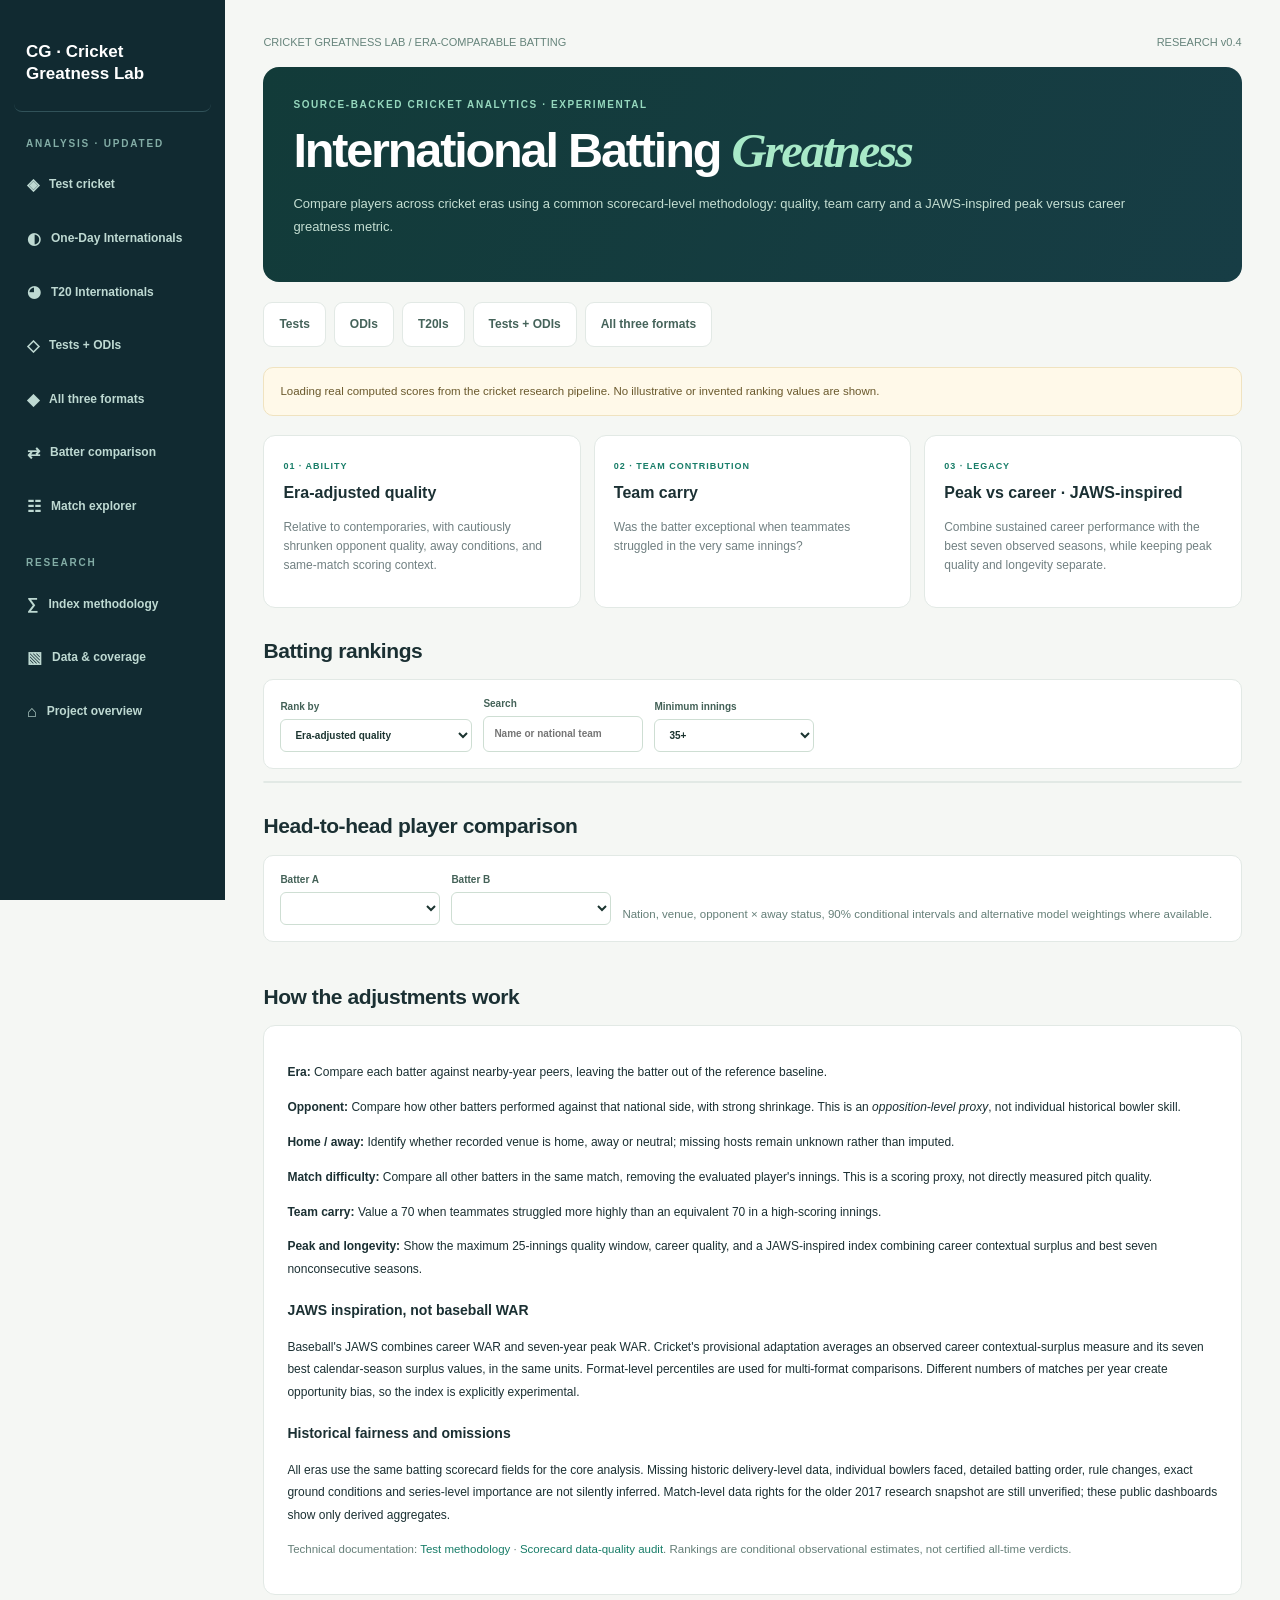
==== site/format-greatness.html @ 44847f1e "Create live multi-format cricket greatness dashboard with JAWS peak career methods and all v1 sectio" ====
<!doctype html>
<html lang="en"><head><meta charset="UTF-8"><meta name="viewport" content="width=device-width,initial-scale=1">
<title>Batter Greatness · Cricket Greatness Lab</title>
<meta name="description" content="Independent historically comparable cricket batting rankings: Test, ODI, T20I, Test + ODI and all three formats, using era-relative quality, teammate carry and JAWS-inspired greatness.">
<link rel="stylesheet" href="assets/styles.css">
<style>
.g-layout{min-height:100vh;display:grid;grid-template-columns:225px minmax(0,1fr)}
.g-side{background:#112a31;color:#e9f6ef;padding:28px 14px;position:sticky;top:0;height:100vh;overflow-y:auto}
.g-side a{display:flex;align-items:center;margin:4px 0;padding:12px 13px;border-radius:8px;font-weight:700;font-size:12px;color:#bed9d2}
.g-side a:hover,.g-side a.selected{background:#286754;color:white;text-decoration:none}
.g-side a span{margin-right:10px;font-size:16px}
.g-side .brand{color:white;font-weight:900;font-size:17px;line-height:1.3;display:block;padding:9px 12px 26px;border-bottom:1px solid #315259}
.g-side .nav-head{font-size:10px;letter-spacing:.18em;color:#83ada6;margin:24px 12px 8px;font-weight:800}
.g-main{min-width:0;padding:34px clamp(14px,3vw,45px) 90px;max-width:1440px;width:100%;margin:0 auto}
.g-hero{background:linear-gradient(115deg,#123b39,#173d45);padding:30px;border-radius:16px;color:white}
.g-hero h1{font-size:clamp(30px,3.8vw,49px);letter-spacing:-.045em;margin:10px 0 9px;line-height:1.14}
.g-hero h1 em{font-family:Georgia,serif;color:#a8e9c8}
.g-hero p{color:#c4ded2;max-width:850px;font-size:13px;line-height:1.8}
.g-eyebrow{font-size:10px;color:#96d8be;font-weight:800;letter-spacing:.16em}
.g-tabbar{display:flex;flex-wrap:wrap;gap:8px;margin:20px 0}
.g-tabbar a{display:block;padding:12px 15px;background:white;border-radius:9px;border:1px solid var(--line);font-size:12px;font-weight:800;color:#45635a}
.g-tabbar a.active{background:#186853;color:white}
.g-three{display:grid;grid-template-columns:repeat(3,minmax(0,1fr));gap:13px;margin:19px 0}
.g-panel{background:white;border:1px solid var(--line);border-radius:12px;padding:19px;min-width:0}
.g-panel h3{font-size:16px;margin:5px 0}.g-panel p{font-size:12px;color:var(--muted)}
.g-section{margin:26px 0}.g-section h2{font-size:21px;letter-spacing:-.02em;margin-bottom:12px}
.g-controls{display:flex;gap:11px;flex-wrap:wrap;align-items:end;padding:16px;background:white;border:1px solid var(--line);border-radius:10px}
.g-controls label{display:flex;flex-direction:column;gap:4px;font-size:10px;font-weight:800;color:#436157}
.g-controls select,.g-controls input{border:1px solid #ceded3;background:white;border-radius:6px;padding:9px 10px;min-width:160px;color:#1b3430}
.g-table{overflow:auto;border:1px solid var(--line);border-radius:10px;background:white;margin-top:12px}
.g-table table{width:100%;border-collapse:collapse;min-width:820px}
.g-table th,.g-table td{padding:11px 12px;border-bottom:1px solid var(--line);font-size:11.5px;text-align:right;white-space:nowrap}
.g-table th{background:#eff6f2;color:#52786b;font-size:10px}
.g-table th:nth-child(2),.g-table td:nth-child(2){text-align:left}
.g-table tbody tr{cursor:pointer}.g-table tbody tr:hover{background:#eff9f2}
.g-top{color:#148269;font-weight:900}
.g-compare{display:grid;grid-template-columns:repeat(2,minmax(0,1fr));gap:14px;margin-top:12px}
.g-profile{background:white;border:1px solid var(--line);border-radius:11px;padding:18px;min-width:0}
.g-profile h3{font-size:20px;margin:6px 0}
.g-metrics{display:grid;grid-template-columns:repeat(3,minmax(0,1fr));gap:7px;margin:15px 0}
.g-metrics div{background:#f1f7f3;padding:10px;border-radius:7px;font-size:10px;color:#618074}
.g-metrics b{display:block;color:#156e57;font-size:18px}
.g-note{font-size:11.5px;color:#657f78;line-height:1.8}
.g-warn{background:#fff9e9;border:1px solid #f0e3c0;border-radius:10px;padding:13px 16px;color:#6a592d;font-size:11.5px;line-height:1.8}
.g-mini{width:100%;border-collapse:collapse}
.g-mini th,.g-mini td{padding:7px 6px;font-size:10.5px;border-bottom:1px solid #e8efea;text-align:left}
.g-mini th:last-child,.g-mini td:last-child{text-align:right}
.g-method{background:white;border:1px solid var(--line);border-radius:12px;padding:23px;font-size:12px;line-height:1.9}
.g-method h3{font-size:14px;margin:16px 0 4px}
.g-method code{background:#f0f5f1;border-radius:4px;padding:2px 4px}
.g-cardrow{display:grid;grid-template-columns:repeat(3,minmax(0,1fr));gap:13px}
.g-breadcrumbs{display:flex;align-items:center;justify-content:space-between;gap:10px;margin-bottom:15px;font-size:11px;color:#66847b}
@media(max-width:900px){.g-layout{display:block}.g-side{position:static;width:auto;height:auto;padding:10px}.g-side .brand{padding:6px 12px}.g-side .nav-head{margin:12px}.g-side a{display:inline-flex;margin:1px 2px;padding:7px 10px}.g-main{padding:20px 15px}.g-three,.g-cardrow{grid-template-columns:1fr}.g-compare{grid-template-columns:1fr}}
</style></head>
<body>
<div class="g-layout">
<aside class="g-side">
<a class="brand" href="./">CG · Cricket Greatness Lab</a>
<div class="nav-head">ANALYSIS · UPDATED</div>
<a id="side-test" href="format-greatness.html?format=test"><span>◈</span> Test cricket</a>
<a id="side-odi" href="format-greatness.html?format=odi"><span>◐</span> One-Day Internationals</a>
<a id="side-t20i" href="format-greatness.html?format=t20i"><span>◕</span> T20 Internationals</a>
<a id="side-test_odi" href="format-greatness.html?format=test_odi"><span>◇</span> Tests + ODIs</a>
<a id="side-all_three" href="format-greatness.html?format=all_three"><span>◆</span> All three formats</a>
<a href="#comparison"><span>⇄</span> Batter comparison</a>
<a href="./#matches"><span>☷</span> Match explorer</a>
<div class="nav-head">RESEARCH</div>
<a href="#methodology"><span>∑</span> Index methodology</a>
<a href="https://github.com/randomquestions-projects/cricket-greatness-index/blob/main/warehouse/SCORECARD_STATUS.md"><span>▧</span> Data & coverage</a>
<a href="./"><span>⌂</span> Project overview</a>
</aside>
<div class="g-main">
<div class="g-breadcrumbs"><span>CRICKET GREATNESS LAB / ERA-COMPARABLE BATTING</span><span>RESEARCH v0.4</span></div>
<header class="g-hero">
<div class="g-eyebrow">SOURCE-BACKED CRICKET ANALYTICS · EXPERIMENTAL</div>
<h1 id="g-title">International Batting <em>Greatness</em></h1>
<p id="g-subtitle">Compare players across cricket eras using a common scorecard-level methodology: quality, team carry and a JAWS-inspired peak versus career greatness metric.</p>
</header>
<nav class="g-tabbar" aria-label="Cricket greatness format">
<a data-tab="test" href="?format=test">Tests</a>
<a data-tab="odi" href="?format=odi">ODIs</a>
<a data-tab="t20i" href="?format=t20i">T20Is</a>
<a data-tab="test_odi" href="?format=test_odi">Tests + ODIs</a>
<a data-tab="all_three" href="?format=all_three">All three formats</a>
</nav>
<div class="g-warn" id="g-status">Loading real computed scores from the cricket research pipeline. No illustrative or invented ranking values are shown.</div>
<section class="g-three" aria-label="Three analytical dimensions">
<div class="g-panel"><span class="k-label">01 · ABILITY</span><h3>Era-adjusted quality</h3><p>Relative to contemporaries, with cautiously shrunken opponent quality, away conditions, and same-match scoring context.</p></div>
<div class="g-panel"><span class="k-label">02 · TEAM CONTRIBUTION</span><h3>Team carry</h3><p>Was the batter exceptional when teammates struggled in the very same innings?</p></div>
<div class="g-panel"><span class="k-label">03 · LEGACY</span><h3>Peak vs career · JAWS-inspired</h3><p>Combine sustained career performance with the best seven observed seasons, while keeping peak quality and longevity separate.</p></div>
</section>
<section class="g-section" id="rankings"><h2 id="g-rank-title">Batting rankings</h2>
<div class="g-controls">
<label>Rank by<select id="g-metric"><option value="quality">Era-adjusted quality</option><option value="teamCarry">Team carry</option><option value="careerGreatness">Career greatness</option><option value="peakQuality">Peak · 25 innings</option><option value="jawsPercentile">JAWS-inspired index percentile</option><option value="jawsStyleValue">JAWS-style raw value</option></select></label>
<label>Search<input id="g-search" placeholder="Name or national team"></label>
<label>Minimum innings<select id="g-min"><option value="25">25+</option><option value="35" selected>35+</option><option value="70">70+</option><option value="120">120+</option></select></label>
<span class="g-note" id="g-count"></span>
</div>
<div class="g-table" id="g-ranking"></div>
</section>
<section class="g-section" id="comparison"><h2>Head-to-head player comparison</h2>
<div class="g-controls"><label>Batter A<select id="g-a"></select></label><label>Batter B<select id="g-b"></select></label><span class="g-note">Nation, venue, opponent × away status, 90% conditional intervals and alternative model weightings where available.</span></div>
<div class="g-compare" id="g-profiles"></div>
</section>
<section class="g-section" id="methodology">
<h2>How the adjustments work</h2>
<div class="g-method">
<p><strong>Era:</strong> Compare each batter against nearby-year peers, leaving the batter out of the reference baseline.</p>
<p><strong>Opponent:</strong> Compare how other batters performed against that national side, with strong shrinkage. This is an <em>opposition-level proxy</em>, not individual historical bowler skill.</p>
<p><strong>Home / away:</strong> Identify whether recorded venue is home, away or neutral; missing hosts remain unknown rather than imputed.</p>
<p><strong>Match difficulty:</strong> Compare all other batters in the same match, removing the evaluated player's innings. This is a scoring proxy, not directly measured pitch quality.</p>
<p><strong>Team carry:</strong> Value a 70 when teammates struggled more highly than an equivalent 70 in a high-scoring innings.</p>
<p><strong>Peak and longevity:</strong> Show the maximum 25-innings quality window, career quality, and a JAWS-inspired index combining career contextual surplus and best seven nonconsecutive seasons.</p>
<h3>JAWS inspiration, not baseball WAR</h3>
<p>Baseball's JAWS combines career WAR and seven-year peak WAR. Cricket's provisional adaptation averages an observed career contextual-surplus measure and its seven best calendar-season surplus values, in the same units. Format-level percentiles are used for multi-format comparisons. Different numbers of matches per year create opportunity bias, so the index is explicitly experimental.</p>
<h3>Historical fairness and omissions</h3>
<p>All eras use the same batting scorecard fields for the core analysis. Missing historic delivery-level data, individual bowlers faced, detailed batting order, rule changes, exact ground conditions and series-level importance are not silently inferred. Match-level data rights for the older 2017 research snapshot are still unverified; these public dashboards show only derived aggregates.</p>
<p class="g-note">Technical documentation: <a href="https://github.com/randomquestions-projects/cricket-greatness-index/blob/main/docs/test-greatness-methodology.md">Test methodology</a> · <a href="https://github.com/randomquestions-projects/cricket-greatness-index/blob/main/warehouse/SCORECARD_STATUS.md">Scorecard data-quality audit</a>. Rankings are conditional observational estimates, not certified all-time verdicts.</p>
</div></section>
</div></div>
<script src="assets/format-greatness.js"></script>
</body></html>
---- site/assets/styles.css ----
:root{--bg:#f5f7f4;--white:#fff;--ink:#1b3033;--muted:#718082;--line:#e2e9e5;--teal:#187d68;--mint:#ddf2e8;--dark:#112a31}*{box-sizing:border-box}html{scroll-behavior:smooth}body{margin:0;background:var(--bg);color:var(--ink);font:13px/1.6 -apple-system,BlinkMacSystemFont,'Segoe UI',sans-serif}button,input,select{font:inherit}button{cursor:pointer}a{color:var(--teal);text-decoration:none}a:hover{text-decoration:underline}.layout{display:flex;min-height:100vh}.sidebar{position:sticky;top:0;width:230px;flex:0 0 230px;background:var(--dark);color:#e4f5ed;height:100vh;overflow:auto;padding:29px 16px 17px;display:flex;flex-direction:column}.identity{display:flex;gap:10px;align-items:center;padding:0 7px 24px;border-bottom:1px solid #36545a}.logo{font-weight:900;font-size:24px;letter-spacing:-3px;color:#224e45;background:#d8f0e5;padding:9px 11px;border-radius:10px}.logo span{color:#b89255}.identity strong{display:block;line-height:1.18;font-size:14px}.identity small{display:block;color:#88acaa;font-size:7px;letter-spacing:.11em;margin-top:5px}.sidebar-section{margin:24px 10px 8px;color:#789fa0;font-weight:800;letter-spacing:.18em;font-size:9px}.sidebar nav{display:grid;gap:4px}.sidebar nav button{background:transparent;color:#b7d0ce;text-align:left;border:0;border-radius:6px;padding:10px 11px;font-size:12px;font-weight:600}.sidebar nav button:hover,.sidebar nav button.active{background:#295249;color:white}.sidebar nav button span{display:inline-block;width:23px;color:#81b1a7;font-size:16px}.sidebar-foot{margin-top:auto;padding:16px 8px 0;border-top:1px solid #37535a;display:flex;flex-wrap:wrap;align-items:center;gap:6px;color:#a0babb;font-size:10px}.sidebar-foot a{width:100%;color:#8dd0b1}.live-dot{width:7px;height:7px;border-radius:100%;background:#dfb36b}.main-shell{min-width:0;flex:1}.topbar{height:67px;position:sticky;top:0;z-index:4;background:rgba(255,255,255,.96);border-bottom:1px solid var(--line);display:flex;align-items:center;justify-content:space-between;padding:0 38px;backdrop-filter:blur(8px)}.breadcrumbs{color:#849797;font-size:10px;letter-spacing:.16em;font-weight:800}.breadcrumbs span{color:#375757}.top-right{display:flex;align-items:center;gap:14px}.pill{background:#e6f5ed;color:#33765e;border-radius:30px;padding:5px 10px;font-size:9px;font-weight:800;letter-spacing:.07em}.avatar{background:#275248;color:#d4f1e3;border-radius:50%;padding:8px;font-size:10px;font-weight:800}.mobile-menu{display:none}main{max-width:1350px;margin:0 auto;padding:46px 44px 87px}.hero{margin-bottom:23px}.eyebrow{font-size:10px;font-weight:800;letter-spacing:.18em;color:var(--teal);margin-bottom:15px}.dash{color:#a2b9b0;margin:0 8px}.hero h1{max-width:920px;font-size:clamp(30px,3.4vw,47px);line-height:1.13;letter-spacing:-.052em;margin:0 0 15px;font-weight:800}.hero h1 em{font:italic 1.19em Georgia,serif;color:var(--teal)}.hero p{max-width:750px;color:var(--muted);font-size:13px;line-height:1.9;margin:0}.notice{padding:12px 15px;background:#fffcf1;border:1px solid #ece3c9;border-radius:8px;color:#6d633e;font-size:11.5px;margin-bottom:22px}.notice.ok{background:#edf8f2;border-color:#cbe8d8;color:#266c55}.stat-grid,.cards-three,.method-grid{display:grid;grid-template-columns:repeat(4,minmax(0,1fr));gap:13px;margin:18px 0}.cards-three,.method-grid{grid-template-columns:repeat(3,minmax(0,1fr))}.stat,.card,.method-card,.link-card,.call{background:white;border:1px solid var(--line);border-radius:10px;box-shadow:0 5px 24px #143c2d06}.stat{padding:18px}.stat .lab,.k-label{font-size:9px;letter-spacing:.11em;color:var(--teal);font-weight:800;text-transform:uppercase}.stat .lab{color:var(--muted);margin-bottom:13px}.stat .value{font-size:26px;font-weight:800;letter-spacing:-.04em}.stat .sub,.soft{color:var(--muted);font-size:10.5px}.section{margin-top:28px}.section-heading{display:flex;align-items:center;justify-content:space-between;gap:15px;margin-bottom:13px}.section h2{margin:0;font-size:17px;letter-spacing:-.03em}.section-heading .sub{font-size:10px;color:var(--muted)}.takeaway{display:grid;grid-template-columns:1.2fr 1fr;gap:22px;align-items:center;background:#163a3c;color:white;padding:24px;border-radius:10px}.takeaway small{color:#76d5ae;font-size:9px;letter-spacing:.14em;font-weight:800}.takeaway h2{font-size:27px;line-height:1.2;margin:8px 0 10px;letter-spacing:-.035em}.takeaway p{font-size:11.5px;color:#b4d0cc;line-height:1.8;margin:0}.takeaway .evidence{display:grid;gap:9px}.insight{background:#ffffff0a;border:1px solid #406361;border-radius:7px;padding:11px;font-size:11px;color:#c4d9d4}.insight strong{color:white}.cards-two,.compare-choices,.rules{display:grid;grid-template-columns:repeat(2,minmax(0,1fr));gap:14px}.card-pad,.method-card,.call{padding:18px}.link-card{padding:16px;text-align:left;display:flex;flex-direction:column;min-height:110px;justify-content:space-between}.link-card strong{font-size:14px}.link-card p,.method-card p{font-size:11px;color:var(--muted);margin:5px 0;line-height:1.8}.link-card .arrow{color:var(--teal);font-weight:800}.link-card:hover{border-color:#80c3a9}.method-card h3{font-size:13px;margin:9px 0}.toolbar{display:flex;flex-wrap:wrap;gap:9px;background:white;border:1px solid var(--line);border-radius:9px;padding:14px;margin-bottom:12px;align-items:flex-end}.field{display:flex;flex-direction:column;gap:4px;min-width:112px}.field.grow{flex:1;min-width:180px}.field label{font-size:9px;color:#7b9590;letter-spacing:.09em;font-weight:800;text-transform:uppercase}.field input,.field select,.versus select{border:1px solid #d7e5de;background:#fbfdfc;border-radius:6px;color:#20443f;height:36px;padding:0 9px;min-width:0;outline:none}.field input:focus,.field select:focus,.versus select:focus{border-color:var(--teal)}.toolbar .count{font-size:10px;color:var(--muted);align-self:center;margin-left:auto}.table-wrap{overflow:auto;background:#fff;border:1px solid var(--line);border-radius:9px}.rank-table{border-collapse:collapse;width:100%;min-width:730px;font-size:11.5px}.rank-table th{position:sticky;top:0;background:#f9fbfa;text-align:left;color:#6b8480;font-size:9px;text-transform:uppercase;letter-spacing:.05em;white-space:nowrap}.rank-table th,.rank-table td{padding:12px;border-bottom:1px solid #edf1ee;white-space:nowrap}.rank-table tr:hover td{background:#f6faf7}.rank-table td.num,.rank-table th.num{text-align:right;font-variant-numeric:tabular-nums}.rank-table .rank{color:#8ea09f;font-size:10px}.rank-table .player-link{font-weight:800;color:#184b46;padding:0;border:0;background:none}.rank-table .primary-val{font-weight:800;color:var(--teal)}.rank-table th button{border:0;background:none;color:inherit;letter-spacing:inherit;text-transform:inherit;font-size:inherit;font-weight:800;padding:0}.rank-table .meter{display:inline-flex;width:65px;height:5px;background:#eaf3ee;vertical-align:middle;margin-right:7px}.rank-table .fill{background:#238c71;height:100%}.chart-card{padding:20px}.chart-caption{display:flex;justify-content:space-between;gap:12px}.bar-chart{display:grid;gap:10px;margin-top:17px}.barrow{display:grid;grid-template-columns:145px 1fr 42px;align-items:center;gap:9px;font-size:10px}.barname{white-space:nowrap;overflow:hidden;text-overflow:ellipsis;font-weight:700}.bartrack{height:10px;background:#e9f1ec;border-radius:4px}.barvalue{height:100%;background:linear-gradient(90deg,#25876e,#8bc5a8);border-radius:4px;min-width:2px}.barrow:first-child .barvalue{background:#ce9c5a}.barlabel{text-align:right;font-weight:800}.empty{border:1px dashed #aac7b6;border-radius:8px;padding:25px;background:#fcfefa;color:#56736b}.empty strong{display:block;color:#234a42;font-size:15px;margin-bottom:7px}.empty p{max-width:650px;margin:0 0 10px;font-size:11.5px}.empty code,.equation{background:#eaf2ed;color:#226e59;border-radius:4px;padding:4px 6px}.equation{padding:16px;display:block;white-space:pre-wrap;line-height:1.8;font:600 12px/1.9 ui-monospace,SFMono-Regular,monospace}.tag{padding:4px 7px;background:var(--mint);color:#2d7159;border-radius:4px;font-weight:800;font-size:9px}.tag.warn{background:#fff0d5;color:#9c7333}.evidence-number{font-size:27px;font-weight:800}.source-note,.footnote{font-size:10.5px;color:var(--muted);line-height:1.8}.rule{border-left:2px solid #4aaf89;background:white;border-radius:0 8px 8px 0;padding:12px 17px}.rule time{font-weight:800;color:var(--teal);font-size:10px}.rule strong{display:block;font-size:12px;margin:3px 0}.rule p{font-size:11px;color:var(--muted);margin:0}.data-list{display:grid;gap:9px}.data-item{background:white;border:1px solid var(--line);border-radius:9px;padding:15px;display:flex;align-items:center;gap:14px}.data-item p{color:var(--muted);font-size:11px;margin:4px 0}.data-item a{margin-left:auto;white-space:nowrap;font-size:10px}.versus{background:#edf7f2;border-radius:9px;padding:15px}.versus strong{display:block;color:#437361;font-size:10px;margin-bottom:8px}.versus select{background:white;width:100%;height:41px}.metric-battle{display:grid;grid-template-columns:1fr 120px 1fr;gap:12px;align-items:center;padding:12px;border-bottom:1px solid #edf1ec}.metric-battle>div:first-child{text-align:right;font-size:15px;font-weight:800}.metric-battle>div:last-child{font-size:15px;font-weight:800}.metric-name{text-align:center;font-size:10px;color:var(--muted)}.winner{color:var(--teal)}.split-note,.note-list{color:var(--muted);font-size:11px;line-height:1.9}.linegraph{display:block;width:100%;height:auto;max-height:280px}.slider-box{display:flex;align-items:center;gap:12px;background:#edf7f1;padding:12px;border-radius:8px;font-size:11px;margin:11px 0}.slider-box input{flex:1;accent-color:var(--teal)}.warning-text{color:#976d37;font-size:10px}.footer{border-top:1px solid var(--line);padding:17px 44px 25px;font-size:9px;color:#879895;display:flex;justify-content:space-between;gap:12px}.dim{font-weight:400}.call p{font-size:11.5px;color:var(--muted);line-height:1.9}.call h3{margin:0 0 8px;font-size:15px}.accent{color:var(--teal)}@media(max-width:1120px){.sidebar{width:205px;flex-basis:205px}main{padding:31px 24px 70px}.topbar{padding:0 24px}.barrow{grid-template-columns:115px 1fr 37px}}@media(max-width:740px){.sidebar{position:fixed;left:0;z-index:9;width:245px;height:100vh;transform:translateX(-100%);transition:transform .2s}.sidebar.open{transform:none}.topbar{height:59px;padding:0 15px}.mobile-menu{display:inline-flex;background:none;border:0;font-size:19px;margin-right:8px;color:#2b514a}.breadcrumbs{flex:1;font-size:8px}.avatar{display:none}main{padding:27px 15px 55px}.hero h1{font-size:35px}.hero p{font-size:12px}.stat-grid{grid-template-columns:repeat(2,minmax(0,1fr));gap:8px}.stat{padding:12px}.stat .value{font-size:22px}.takeaway{grid-template-columns:1fr;padding:18px}.takeaway h2{font-size:23px}.cards-two,.cards-three,.method-grid,.compare-choices,.rules{grid-template-columns:1fr}.barrow{grid-template-columns:113px 1fr 34px}.footer{padding:18px 16px;flex-direction:column}.metric-battle{grid-template-columns:1fr 80px 1fr}.data-item{flex-wrap:wrap}.data-item a{margin-left:0}.toolbar .count{margin:0}.linegraph{max-height:190px}}@media(prefers-reduced-motion:reduce){*{scroll-behavior:auto;transition:none!important}}
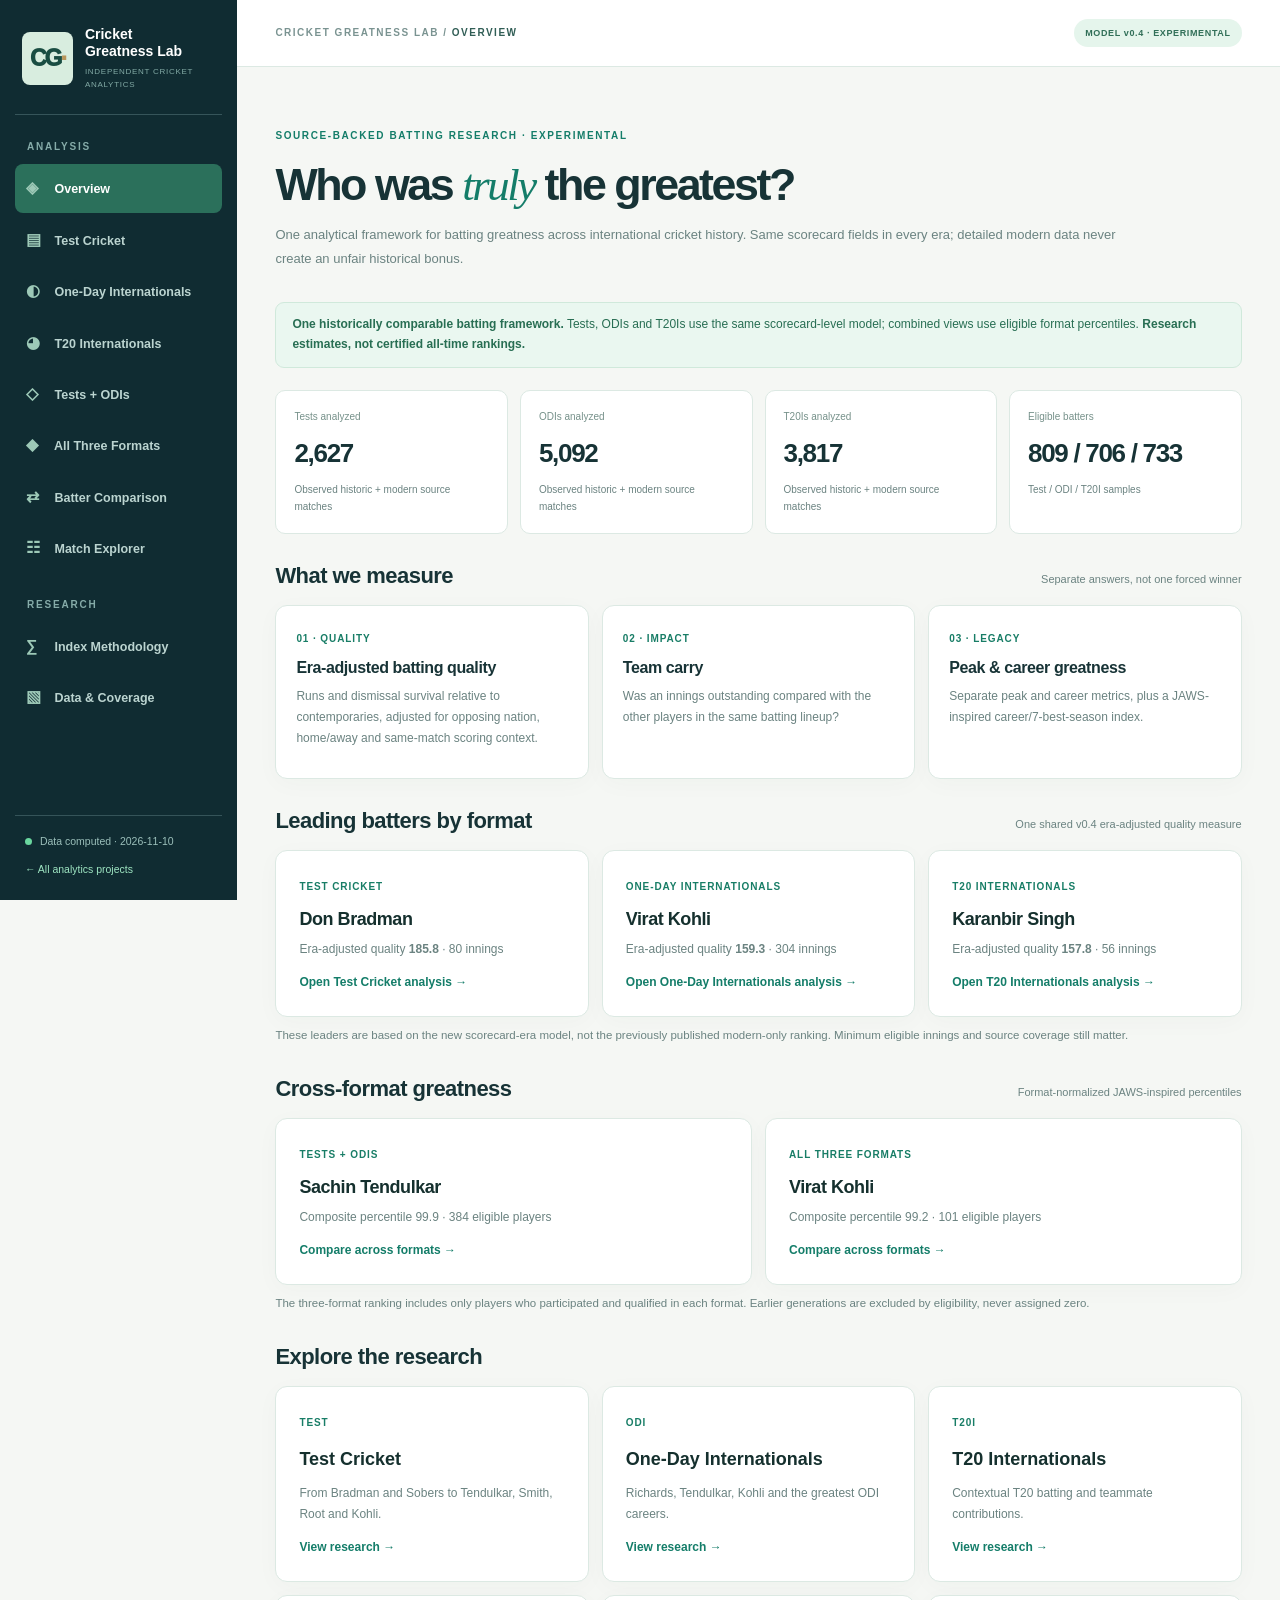
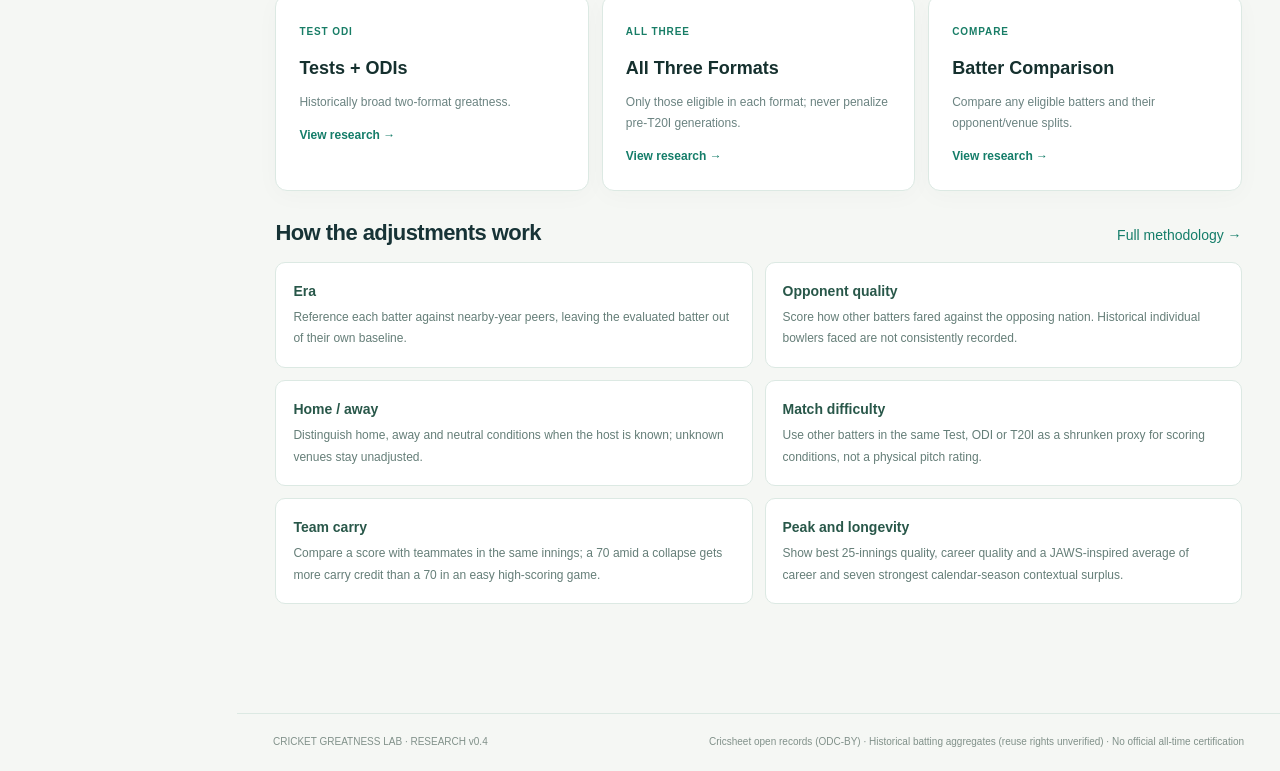
==== commit faf3413e: "Replace duplicate subsite with compatibility redirect into the unified SPA" ====
--- a/site/format-greatness.html
+++ b/site/format-greatness.html
@@ -1,122 +1 @@
-<!doctype html>
-<html lang="en"><head><meta charset="UTF-8"><meta name="viewport" content="width=device-width,initial-scale=1">
-<title>Batter Greatness · Cricket Greatness Lab</title>
-<meta name="description" content="Independent historically comparable cricket batting rankings: Test, ODI, T20I, Test + ODI and all three formats, using era-relative quality, teammate carry and JAWS-inspired greatness.">
-<link rel="stylesheet" href="assets/styles.css">
-<style>
-.g-layout{min-height:100vh;display:grid;grid-template-columns:225px minmax(0,1fr)}
-.g-side{background:#112a31;color:#e9f6ef;padding:28px 14px;position:sticky;top:0;height:100vh;overflow-y:auto}
-.g-side a{display:flex;align-items:center;margin:4px 0;padding:12px 13px;border-radius:8px;font-weight:700;font-size:12px;color:#bed9d2}
-.g-side a:hover,.g-side a.selected{background:#286754;color:white;text-decoration:none}
-.g-side a span{margin-right:10px;font-size:16px}
-.g-side .brand{color:white;font-weight:900;font-size:17px;line-height:1.3;display:block;padding:9px 12px 26px;border-bottom:1px solid #315259}
-.g-side .nav-head{font-size:10px;letter-spacing:.18em;color:#83ada6;margin:24px 12px 8px;font-weight:800}
-.g-main{min-width:0;padding:34px clamp(14px,3vw,45px) 90px;max-width:1440px;width:100%;margin:0 auto}
-.g-hero{background:linear-gradient(115deg,#123b39,#173d45);padding:30px;border-radius:16px;color:white}
-.g-hero h1{font-size:clamp(30px,3.8vw,49px);letter-spacing:-.045em;margin:10px 0 9px;line-height:1.14}
-.g-hero h1 em{font-family:Georgia,serif;color:#a8e9c8}
-.g-hero p{color:#c4ded2;max-width:850px;font-size:13px;line-height:1.8}
-.g-eyebrow{font-size:10px;color:#96d8be;font-weight:800;letter-spacing:.16em}
-.g-tabbar{display:flex;flex-wrap:wrap;gap:8px;margin:20px 0}
-.g-tabbar a{display:block;padding:12px 15px;background:white;border-radius:9px;border:1px solid var(--line);font-size:12px;font-weight:800;color:#45635a}
-.g-tabbar a.active{background:#186853;color:white}
-.g-three{display:grid;grid-template-columns:repeat(3,minmax(0,1fr));gap:13px;margin:19px 0}
-.g-panel{background:white;border:1px solid var(--line);border-radius:12px;padding:19px;min-width:0}
-.g-panel h3{font-size:16px;margin:5px 0}.g-panel p{font-size:12px;color:var(--muted)}
-.g-section{margin:26px 0}.g-section h2{font-size:21px;letter-spacing:-.02em;margin-bottom:12px}
-.g-controls{display:flex;gap:11px;flex-wrap:wrap;align-items:end;padding:16px;background:white;border:1px solid var(--line);border-radius:10px}
-.g-controls label{display:flex;flex-direction:column;gap:4px;font-size:10px;font-weight:800;color:#436157}
-.g-controls select,.g-controls input{border:1px solid #ceded3;background:white;border-radius:6px;padding:9px 10px;min-width:160px;color:#1b3430}
-.g-table{overflow:auto;border:1px solid var(--line);border-radius:10px;background:white;margin-top:12px}
-.g-table table{width:100%;border-collapse:collapse;min-width:820px}
-.g-table th,.g-table td{padding:11px 12px;border-bottom:1px solid var(--line);font-size:11.5px;text-align:right;white-space:nowrap}
-.g-table th{background:#eff6f2;color:#52786b;font-size:10px}
-.g-table th:nth-child(2),.g-table td:nth-child(2){text-align:left}
-.g-table tbody tr{cursor:pointer}.g-table tbody tr:hover{background:#eff9f2}
-.g-top{color:#148269;font-weight:900}
-.g-compare{display:grid;grid-template-columns:repeat(2,minmax(0,1fr));gap:14px;margin-top:12px}
-.g-profile{background:white;border:1px solid var(--line);border-radius:11px;padding:18px;min-width:0}
-.g-profile h3{font-size:20px;margin:6px 0}
-.g-metrics{display:grid;grid-template-columns:repeat(3,minmax(0,1fr));gap:7px;margin:15px 0}
-.g-metrics div{background:#f1f7f3;padding:10px;border-radius:7px;font-size:10px;color:#618074}
-.g-metrics b{display:block;color:#156e57;font-size:18px}
-.g-note{font-size:11.5px;color:#657f78;line-height:1.8}
-.g-warn{background:#fff9e9;border:1px solid #f0e3c0;border-radius:10px;padding:13px 16px;color:#6a592d;font-size:11.5px;line-height:1.8}
-.g-mini{width:100%;border-collapse:collapse}
-.g-mini th,.g-mini td{padding:7px 6px;font-size:10.5px;border-bottom:1px solid #e8efea;text-align:left}
-.g-mini th:last-child,.g-mini td:last-child{text-align:right}
-.g-method{background:white;border:1px solid var(--line);border-radius:12px;padding:23px;font-size:12px;line-height:1.9}
-.g-method h3{font-size:14px;margin:16px 0 4px}
-.g-method code{background:#f0f5f1;border-radius:4px;padding:2px 4px}
-.g-cardrow{display:grid;grid-template-columns:repeat(3,minmax(0,1fr));gap:13px}
-.g-breadcrumbs{display:flex;align-items:center;justify-content:space-between;gap:10px;margin-bottom:15px;font-size:11px;color:#66847b}
-@media(max-width:900px){.g-layout{display:block}.g-side{position:static;width:auto;height:auto;padding:10px}.g-side .brand{padding:6px 12px}.g-side .nav-head{margin:12px}.g-side a{display:inline-flex;margin:1px 2px;padding:7px 10px}.g-main{padding:20px 15px}.g-three,.g-cardrow{grid-template-columns:1fr}.g-compare{grid-template-columns:1fr}}
-</style></head>
-<body>
-<div class="g-layout">
-<aside class="g-side">
-<a class="brand" href="./">CG · Cricket Greatness Lab</a>
-<div class="nav-head">ANALYSIS · UPDATED</div>
-<a id="side-test" href="format-greatness.html?format=test"><span>◈</span> Test cricket</a>
-<a id="side-odi" href="format-greatness.html?format=odi"><span>◐</span> One-Day Internationals</a>
-<a id="side-t20i" href="format-greatness.html?format=t20i"><span>◕</span> T20 Internationals</a>
-<a id="side-test_odi" href="format-greatness.html?format=test_odi"><span>◇</span> Tests + ODIs</a>
-<a id="side-all_three" href="format-greatness.html?format=all_three"><span>◆</span> All three formats</a>
-<a href="#comparison"><span>⇄</span> Batter comparison</a>
-<a href="./#matches"><span>☷</span> Match explorer</a>
-<div class="nav-head">RESEARCH</div>
-<a href="#methodology"><span>∑</span> Index methodology</a>
-<a href="https://github.com/randomquestions-projects/cricket-greatness-index/blob/main/warehouse/SCORECARD_STATUS.md"><span>▧</span> Data & coverage</a>
-<a href="./"><span>⌂</span> Project overview</a>
-</aside>
-<div class="g-main">
-<div class="g-breadcrumbs"><span>CRICKET GREATNESS LAB / ERA-COMPARABLE BATTING</span><span>RESEARCH v0.4</span></div>
-<header class="g-hero">
-<div class="g-eyebrow">SOURCE-BACKED CRICKET ANALYTICS · EXPERIMENTAL</div>
-<h1 id="g-title">International Batting <em>Greatness</em></h1>
-<p id="g-subtitle">Compare players across cricket eras using a common scorecard-level methodology: quality, team carry and a JAWS-inspired peak versus career greatness metric.</p>
-</header>
-<nav class="g-tabbar" aria-label="Cricket greatness format">
-<a data-tab="test" href="?format=test">Tests</a>
-<a data-tab="odi" href="?format=odi">ODIs</a>
-<a data-tab="t20i" href="?format=t20i">T20Is</a>
-<a data-tab="test_odi" href="?format=test_odi">Tests + ODIs</a>
-<a data-tab="all_three" href="?format=all_three">All three formats</a>
-</nav>
-<div class="g-warn" id="g-status">Loading real computed scores from the cricket research pipeline. No illustrative or invented ranking values are shown.</div>
-<section class="g-three" aria-label="Three analytical dimensions">
-<div class="g-panel"><span class="k-label">01 · ABILITY</span><h3>Era-adjusted quality</h3><p>Relative to contemporaries, with cautiously shrunken opponent quality, away conditions, and same-match scoring context.</p></div>
-<div class="g-panel"><span class="k-label">02 · TEAM CONTRIBUTION</span><h3>Team carry</h3><p>Was the batter exceptional when teammates struggled in the very same innings?</p></div>
-<div class="g-panel"><span class="k-label">03 · LEGACY</span><h3>Peak vs career · JAWS-inspired</h3><p>Combine sustained career performance with the best seven observed seasons, while keeping peak quality and longevity separate.</p></div>
-</section>
-<section class="g-section" id="rankings"><h2 id="g-rank-title">Batting rankings</h2>
-<div class="g-controls">
-<label>Rank by<select id="g-metric"><option value="quality">Era-adjusted quality</option><option value="teamCarry">Team carry</option><option value="careerGreatness">Career greatness</option><option value="peakQuality">Peak · 25 innings</option><option value="jawsPercentile">JAWS-inspired index percentile</option><option value="jawsStyleValue">JAWS-style raw value</option></select></label>
-<label>Search<input id="g-search" placeholder="Name or national team"></label>
-<label>Minimum innings<select id="g-min"><option value="25">25+</option><option value="35" selected>35+</option><option value="70">70+</option><option value="120">120+</option></select></label>
-<span class="g-note" id="g-count"></span>
-</div>
-<div class="g-table" id="g-ranking"></div>
-</section>
-<section class="g-section" id="comparison"><h2>Head-to-head player comparison</h2>
-<div class="g-controls"><label>Batter A<select id="g-a"></select></label><label>Batter B<select id="g-b"></select></label><span class="g-note">Nation, venue, opponent × away status, 90% conditional intervals and alternative model weightings where available.</span></div>
-<div class="g-compare" id="g-profiles"></div>
-</section>
-<section class="g-section" id="methodology">
-<h2>How the adjustments work</h2>
-<div class="g-method">
-<p><strong>Era:</strong> Compare each batter against nearby-year peers, leaving the batter out of the reference baseline.</p>
-<p><strong>Opponent:</strong> Compare how other batters performed against that national side, with strong shrinkage. This is an <em>opposition-level proxy</em>, not individual historical bowler skill.</p>
-<p><strong>Home / away:</strong> Identify whether recorded venue is home, away or neutral; missing hosts remain unknown rather than imputed.</p>
-<p><strong>Match difficulty:</strong> Compare all other batters in the same match, removing the evaluated player's innings. This is a scoring proxy, not directly measured pitch quality.</p>
-<p><strong>Team carry:</strong> Value a 70 when teammates struggled more highly than an equivalent 70 in a high-scoring innings.</p>
-<p><strong>Peak and longevity:</strong> Show the maximum 25-innings quality window, career quality, and a JAWS-inspired index combining career contextual surplus and best seven nonconsecutive seasons.</p>
-<h3>JAWS inspiration, not baseball WAR</h3>
-<p>Baseball's JAWS combines career WAR and seven-year peak WAR. Cricket's provisional adaptation averages an observed career contextual-surplus measure and its seven best calendar-season surplus values, in the same units. Format-level percentiles are used for multi-format comparisons. Different numbers of matches per year create opportunity bias, so the index is explicitly experimental.</p>
-<h3>Historical fairness and omissions</h3>
-<p>All eras use the same batting scorecard fields for the core analysis. Missing historic delivery-level data, individual bowlers faced, detailed batting order, rule changes, exact ground conditions and series-level importance are not silently inferred. Match-level data rights for the older 2017 research snapshot are still unverified; these public dashboards show only derived aggregates.</p>
-<p class="g-note">Technical documentation: <a href="https://github.com/randomquestions-projects/cricket-greatness-index/blob/main/docs/test-greatness-methodology.md">Test methodology</a> · <a href="https://github.com/randomquestions-projects/cricket-greatness-index/blob/main/warehouse/SCORECARD_STATUS.md">Scorecard data-quality audit</a>. Rankings are conditional observational estimates, not certified all-time verdicts.</p>
-</div></section>
-</div></div>
-<script src="assets/format-greatness.js"></script>
-</body></html>+<!doctype html><html lang="en"><head><meta charset="utf-8"><meta name="viewport" content="width=device-width"><title>Moved · Cricket Greatness Lab</title></head><body><p>All batting analytics now live in one application. <a id="go" href="index.html#overview">Open Cricket Greatness Lab →</a></p><script>const f=new URLSearchParams(location.search).get('format');const q=['test','odi','t20i','test_odi','all_three'].includes(f)?f:'overview';document.querySelector('#go').href='index.html#'+q;location.replace('index.html#'+q);</script></body></html>
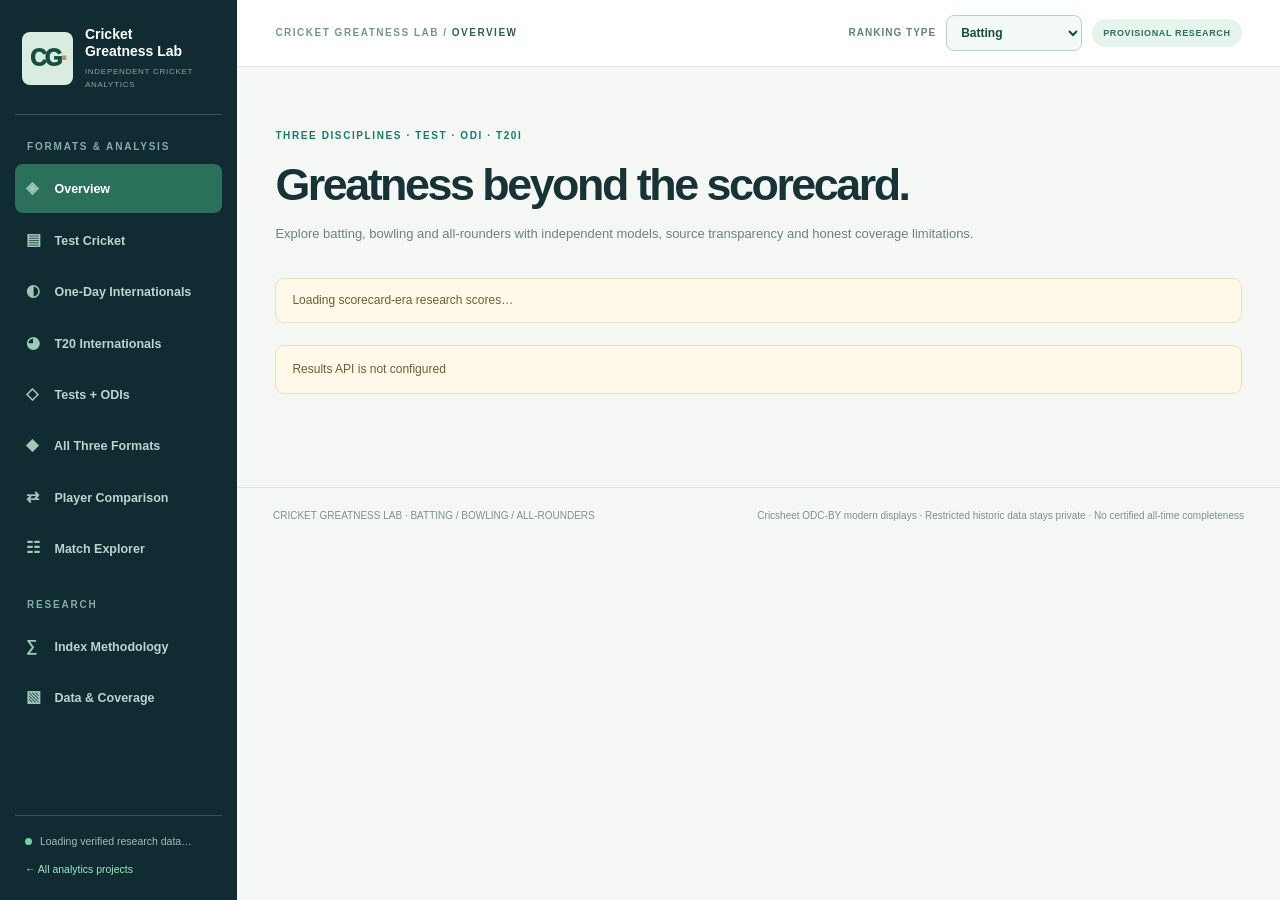
==== commit aa719848: "Update legacy format redirect descriptions to reflect all three cricket disciplines" ====
--- a/site/format-greatness.html
+++ b/site/format-greatness.html
@@ -1 +1 @@
-<!doctype html><html lang="en"><head><meta charset="utf-8"><meta name="viewport" content="width=device-width"><title>Moved · Cricket Greatness Lab</title></head><body><p>All batting analytics now live in one application. <a id="go" href="index.html#overview">Open Cricket Greatness Lab →</a></p><script>const f=new URLSearchParams(location.search).get('format');const q=['test','odi','t20i','test_odi','all_three'].includes(f)?f:'overview';document.querySelector('#go').href='index.html#'+q;location.replace('index.html#'+q);</script></body></html>+<!doctype html><html lang="en"><head><meta charset="utf-8"><meta name="viewport" content="width=device-width"><title>Moved · Cricket Greatness Lab</title></head><body><p>Batting, bowling, and all-rounder analytics are available in one application. <a id="go" href="index.html#overview">Open Cricket Greatness Lab →</a></p><script>const f=new URLSearchParams(location.search).get('format');const q=['test','odi','t20i','test_odi','all_three'].includes(f)?f:'overview';document.querySelector('#go').href='index.html#'+q;location.replace('index.html#'+q);</script></body></html>
